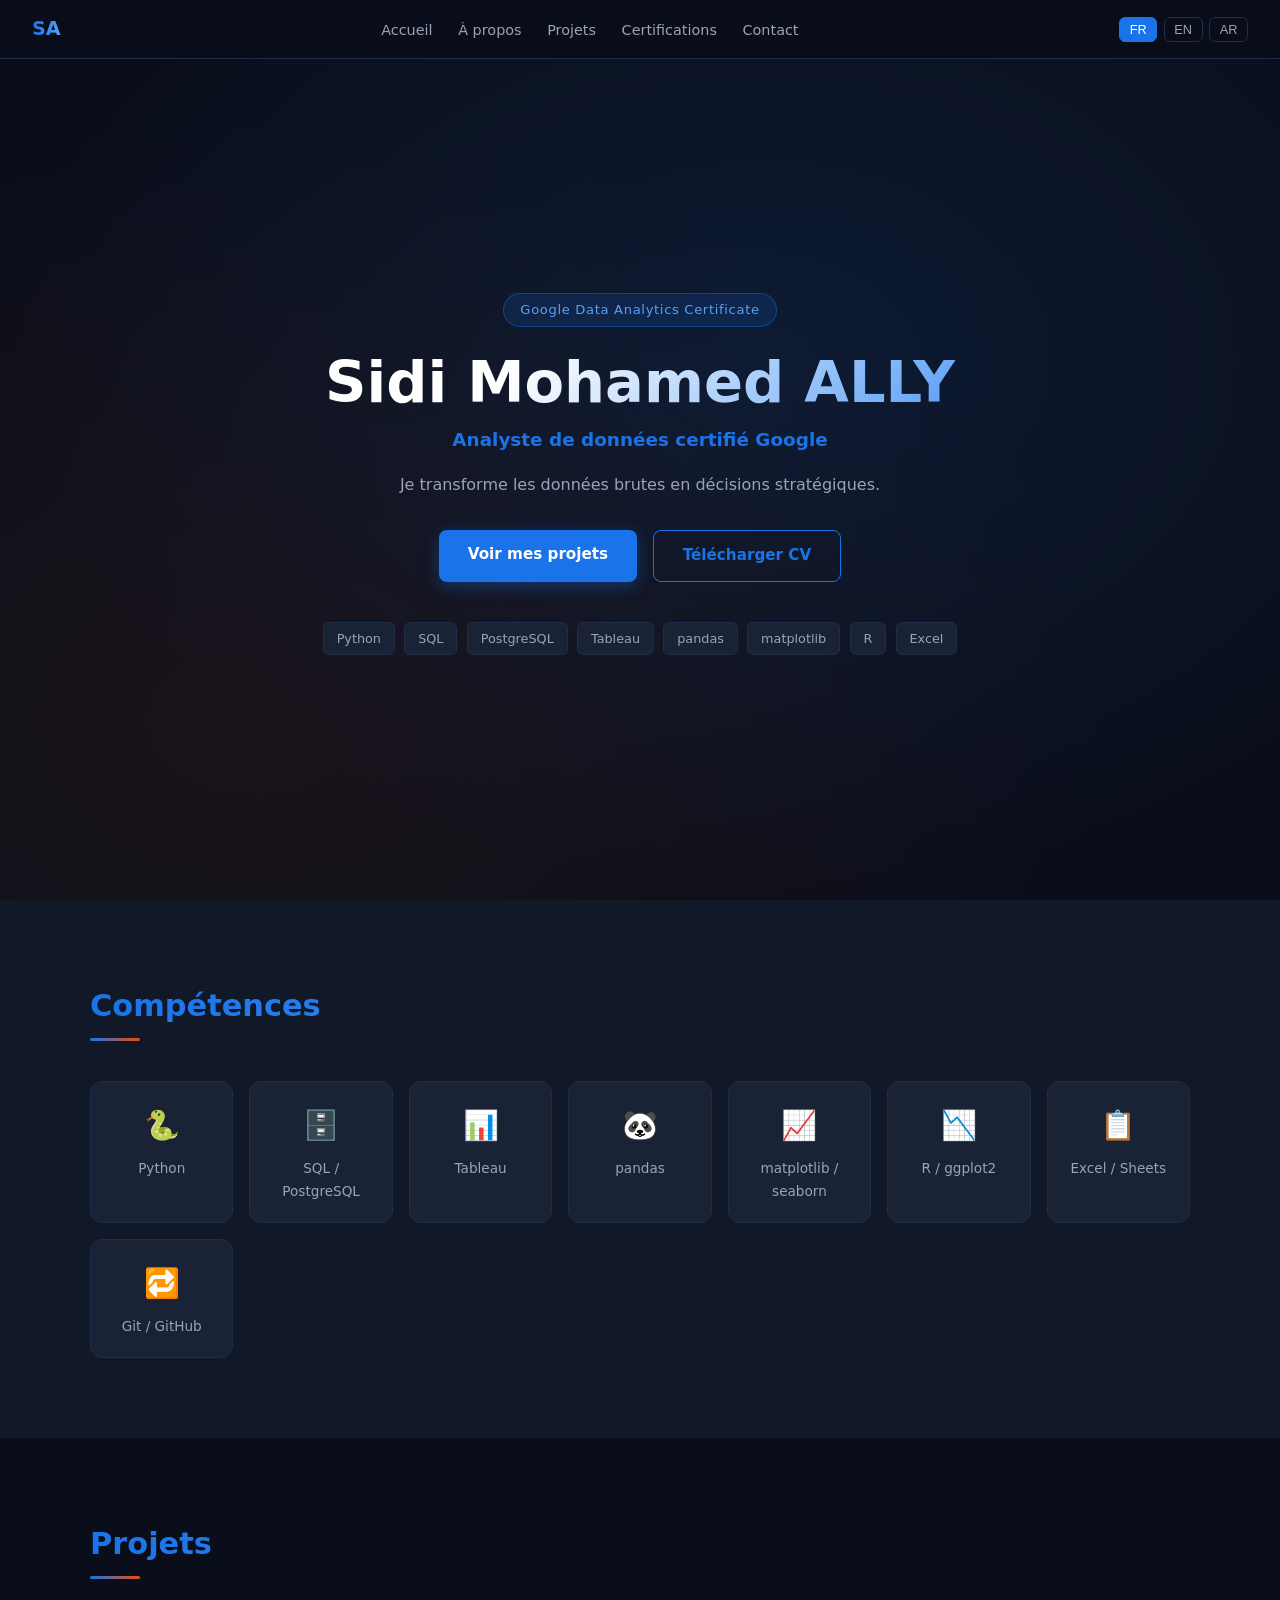
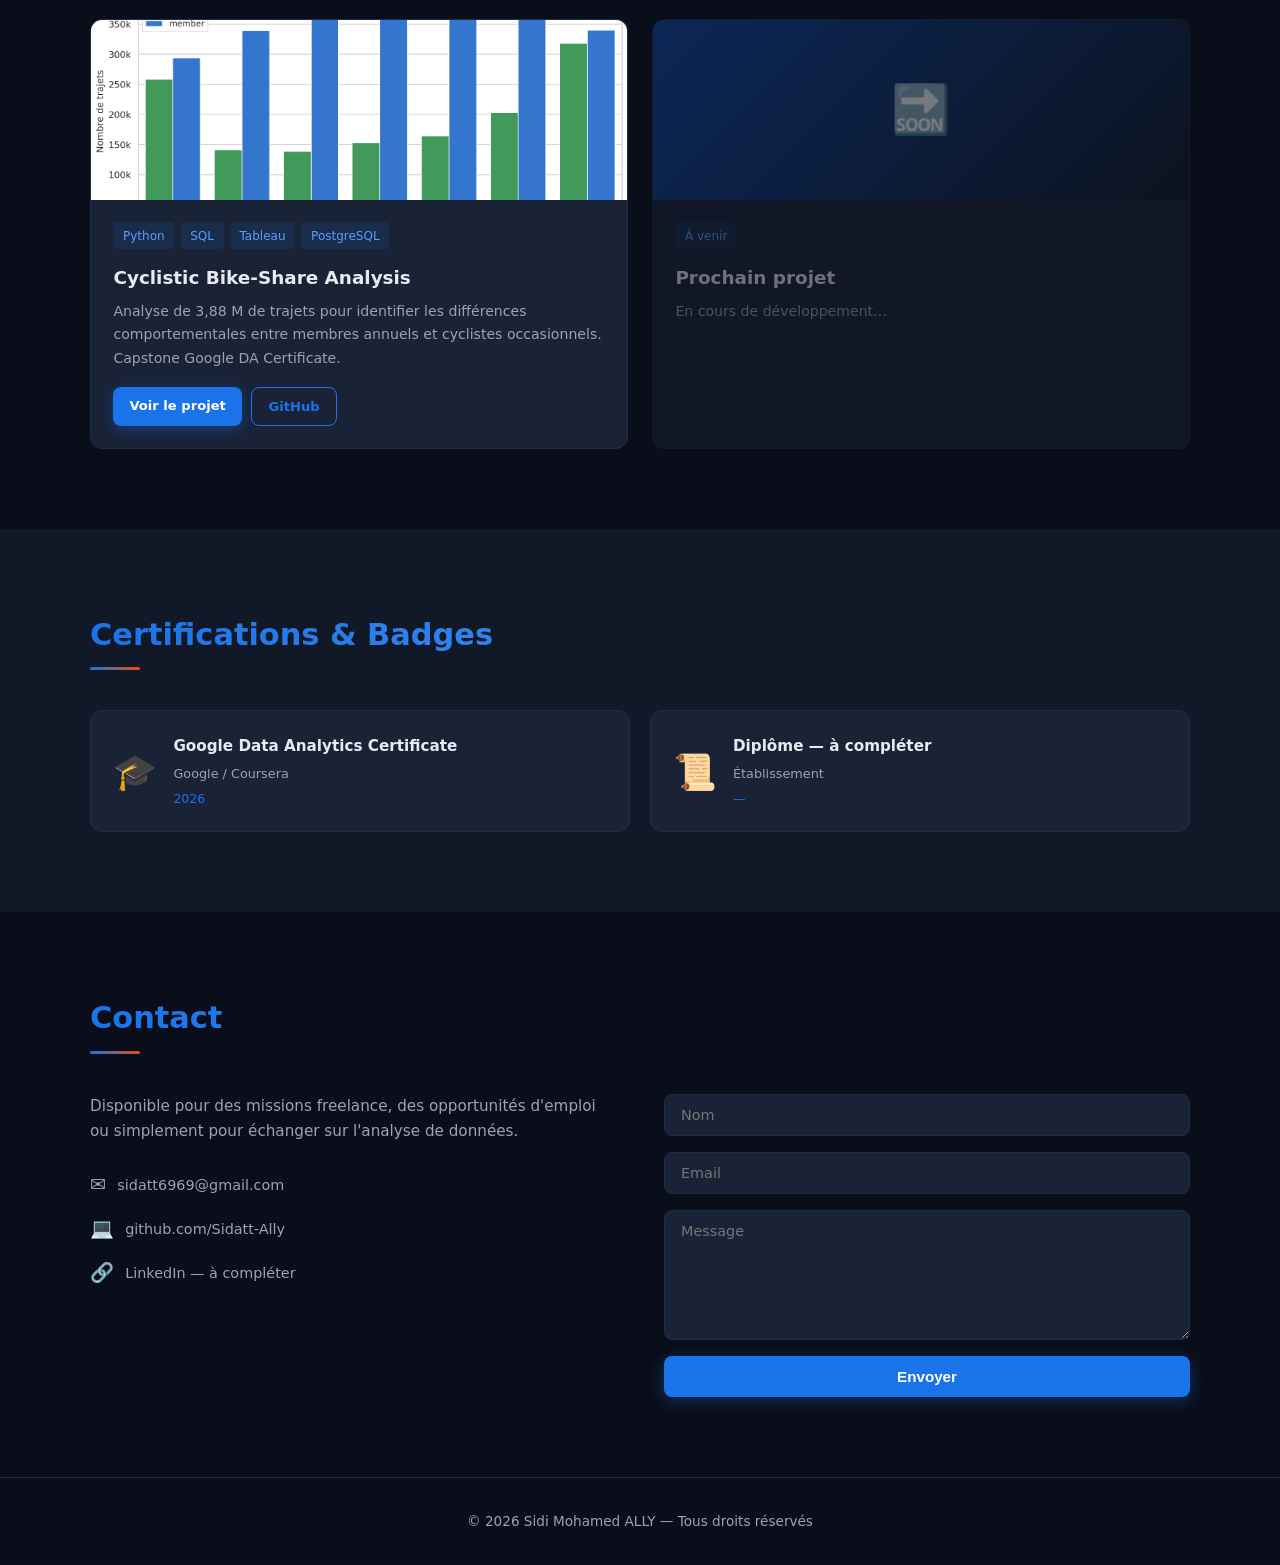
==== index.html @ 9a887f8f "Initial commit — Portfolio Sidi Mohamed ALLY" ====
<!DOCTYPE html>
<html lang="fr" dir="ltr">
<head>
  <meta charset="UTF-8" />
  <meta name="viewport" content="width=device-width, initial-scale=1.0" />
  <meta name="description" content="Portfolio de Sidi Mohamed ALLY — Analyste de données certifié Google. Projets d'analyse de données, SQL, Python, Tableau." />
  <meta name="author" content="Sidi Mohamed ALLY" />
  <title>Sidi Mohamed ALLY — Analyste de données</title>

  <!-- Google Analytics 4 -->
  <script async src="https://www.googletagmanager.com/gtag/js?id=G-Y2SXZRDL3L"></script>
  <script>
    window.dataLayer = window.dataLayer || [];
    function gtag(){dataLayer.push(arguments);}
    gtag('js', new Date());
    gtag('config', 'G-Y2SXZRDL3L');
  </script>

  <link rel="stylesheet" href="assets/css/style.css" />
</head>
<body>

<!-- ── Navbar ────────────────────────────────────────────────────────────── -->
<nav>
  <div class="nav-logo">SA</div>
  <ul class="nav-links">
    <li><a href="#hero"           data-i18n="nav_home">Accueil</a></li>
    <li><a href="#skills"         data-i18n="nav_about">À propos</a></li>
    <li><a href="#projects"       data-i18n="nav_projects">Projets</a></li>
    <li><a href="#certifications" data-i18n="nav_certs">Certifications</a></li>
    <li><a href="#contact"        data-i18n="nav_contact">Contact</a></li>
  </ul>
  <div class="lang-switcher">
    <button class="lang-btn active" data-lang="fr" onclick="setLang('fr')">FR</button>
    <button class="lang-btn"        data-lang="en" onclick="setLang('en')">EN</button>
    <button class="lang-btn"        data-lang="ar" onclick="setLang('ar')">AR</button>
  </div>
</nav>

<!-- ── Hero ──────────────────────────────────────────────────────────────── -->
<section id="hero">
  <div class="hero-inner">
    <div class="hero-badge">Google Data Analytics Certificate</div>
    <h1 data-i18n="hero_title">Sidi Mohamed ALLY</h1>
    <p class="subtitle" data-i18n="hero_sub">Analyste de données certifié Google</p>
    <p class="tagline"  data-i18n="hero_tagline">Je transforme les données brutes en décisions stratégiques.</p>
    <div class="hero-btns">
      <a href="#projects" class="btn btn-primary" data-i18n="hero_btn1">Voir mes projets</a>
      <a href="#" class="btn btn-outline" data-i18n="hero_btn2">Télécharger CV</a>
    </div>
    <div class="hero-stack">
      <span class="stack-tag">Python</span>
      <span class="stack-tag">SQL</span>
      <span class="stack-tag">PostgreSQL</span>
      <span class="stack-tag">Tableau</span>
      <span class="stack-tag">pandas</span>
      <span class="stack-tag">matplotlib</span>
      <span class="stack-tag">R</span>
      <span class="stack-tag">Excel</span>
    </div>
  </div>
</section>

<!-- ── Skills ────────────────────────────────────────────────────────────── -->
<section id="skills">
  <div class="section-inner">
    <h2 class="section-title fade-in" data-i18n="skills_title">Compétences</h2>
    <div class="section-divider fade-in"></div>
    <div class="skills-grid">
      <div class="skill-card fade-in">
        <div class="skill-icon">🐍</div>
        <div class="skill-name">Python</div>
      </div>
      <div class="skill-card fade-in">
        <div class="skill-icon">🗄️</div>
        <div class="skill-name">SQL / PostgreSQL</div>
      </div>
      <div class="skill-card fade-in">
        <div class="skill-icon">📊</div>
        <div class="skill-name">Tableau</div>
      </div>
      <div class="skill-card fade-in">
        <div class="skill-icon">🐼</div>
        <div class="skill-name">pandas</div>
      </div>
      <div class="skill-card fade-in">
        <div class="skill-icon">📈</div>
        <div class="skill-name">matplotlib / seaborn</div>
      </div>
      <div class="skill-card fade-in">
        <div class="skill-icon">📉</div>
        <div class="skill-name">R / ggplot2</div>
      </div>
      <div class="skill-card fade-in">
        <div class="skill-icon">📋</div>
        <div class="skill-name">Excel / Sheets</div>
      </div>
      <div class="skill-card fade-in">
        <div class="skill-icon">🔁</div>
        <div class="skill-name">Git / GitHub</div>
      </div>
    </div>
  </div>
</section>

<!-- ── Projects ───────────────────────────────────────────────────────────── -->
<section id="projects">
  <div class="section-inner">
    <h2 class="section-title fade-in" data-i18n="projects_title">Projets</h2>
    <div class="section-divider fade-in"></div>
    <div class="projects-grid">

      <!-- Cyclistic -->
      <div class="project-card fade-in">
        <div class="project-img">
          <img src="assets/img/cyclistic_preview.png" alt="Cyclistic Bike-Share"
               onerror="this.parentElement.innerHTML='📊'" />
        </div>
        <div class="project-body">
          <div class="project-tags">
            <span class="project-tag">Python</span>
            <span class="project-tag">SQL</span>
            <span class="project-tag">Tableau</span>
            <span class="project-tag">PostgreSQL</span>
          </div>
          <div class="project-title">Cyclistic Bike-Share Analysis</div>
          <div class="project-desc">
            Analyse de 3,88 M de trajets pour identifier les différences comportementales
            entre membres annuels et cyclistes occasionnels. Capstone Google DA Certificate.
          </div>
          <div class="project-links">
            <a href="projects/cyclistic/index.html" class="btn btn-primary" data-i18n="project_view">Voir le projet</a>
            <a href="https://github.com/Sidatt-Ally/cyclistic-bike-share" target="_blank" class="btn btn-outline" data-i18n="project_github">GitHub</a>
          </div>
        </div>
      </div>

      <!-- Placeholder projet 2 -->
      <div class="project-card fade-in" style="opacity:0.45; pointer-events:none;">
        <div class="project-img">🔜</div>
        <div class="project-body">
          <div class="project-tags"><span class="project-tag">À venir</span></div>
          <div class="project-title">Prochain projet</div>
          <div class="project-desc">En cours de développement…</div>
        </div>
      </div>

    </div>
  </div>
</section>

<!-- ── Certifications ─────────────────────────────────────────────────────── -->
<section id="certifications">
  <div class="section-inner">
    <h2 class="section-title fade-in" data-i18n="certs_title">Certifications & Badges</h2>
    <div class="section-divider fade-in"></div>
    <div class="certs-grid">

      <div class="cert-card fade-in">
        <div class="cert-icon">🎓</div>
        <div>
          <div class="cert-name">Google Data Analytics Certificate</div>
          <div class="cert-issuer">Google / Coursera</div>
          <div class="cert-date">2026</div>
        </div>
      </div>

      <div class="cert-card fade-in">
        <div class="cert-icon">📜</div>
        <div>
          <div class="cert-name">Diplôme — à compléter</div>
          <div class="cert-issuer">Établissement</div>
          <div class="cert-date">—</div>
        </div>
      </div>

    </div>
  </div>
</section>

<!-- ── Contact ────────────────────────────────────────────────────────────── -->
<section id="contact">
  <div class="section-inner">
    <h2 class="section-title fade-in" data-i18n="contact_title">Contact</h2>
    <div class="section-divider fade-in"></div>
    <div class="contact-wrap fade-in">
      <div class="contact-info">
        <p>Disponible pour des missions freelance, des opportunités d'emploi ou simplement pour échanger sur l'analyse de données.</p>
        <div class="contact-links">
          <a href="mailto:sidatt6969@gmail.com" class="contact-link">
            <span class="contact-link-icon">✉️</span> sidatt6969@gmail.com
          </a>
          <a href="https://github.com/Sidatt-Ally" target="_blank" class="contact-link">
            <span class="contact-link-icon">💻</span> github.com/Sidatt-Ally
          </a>
          <a href="https://linkedin.com/in/" target="_blank" class="contact-link">
            <span class="contact-link-icon">🔗</span> LinkedIn — à compléter
          </a>
        </div>
      </div>
      <form id="contact-form">
        <input type="text"  name="name"    required data-i18n-placeholder="contact_name"  placeholder="Nom" />
        <input type="email" name="email"   required data-i18n-placeholder="contact_email" placeholder="Email" />
        <textarea           name="message" required data-i18n-placeholder="contact_msg"   placeholder="Message"></textarea>
        <button type="submit" class="btn btn-primary" data-i18n="contact_send">Envoyer</button>
      </form>
    </div>
  </div>
</section>

<!-- ── Footer ─────────────────────────────────────────────────────────────── -->
<footer>
  <p data-i18n="footer_copy">© 2026 <span>Sidi Mohamed ALLY</span> — Tous droits réservés</p>
</footer>

<script src="assets/js/i18n.js"></script>
<script src="assets/js/main.js"></script>
</body>
</html>
---- assets/css/style.css ----
/* ── Reset & variables ────────────────────────────────────────────────────── */
*, *::before, *::after { box-sizing: border-box; margin: 0; padding: 0; }

:root {
  --bg:        #0A0E1A;
  --bg2:       #111827;
  --card:      #1a2236;
  --blue:      #1A73E8;
  --orange:    #E84D0E;
  --accent:    #0D47A1;
  --text:      #E8EAF0;
  --muted:     #9AA3B8;
  --border:    #1e2d4a;
  --radius:    12px;
  --shadow:    0 4px 24px rgba(26,115,232,0.10);
  --transition:0.25s ease;
}

html { scroll-behavior: smooth; }
body {
  font-family: 'Segoe UI', system-ui, sans-serif;
  background: var(--bg);
  color: var(--text);
  line-height: 1.7;
}

/* RTL support */
[dir="rtl"] body { font-family: 'Segoe UI', 'Arabic Typesetting', sans-serif; }

a { color: var(--blue); text-decoration: none; transition: color var(--transition); }
a:hover { color: #5a9ff5; }

/* ── Scrollbar ────────────────────────────────────────────────────────────── */
::-webkit-scrollbar { width: 6px; }
::-webkit-scrollbar-track { background: var(--bg2); }
::-webkit-scrollbar-thumb { background: var(--blue); border-radius: 3px; }

/* ── Navbar ───────────────────────────────────────────────────────────────── */
nav {
  position: fixed; top: 0; left: 0; right: 0; z-index: 1000;
  display: flex; align-items: center; justify-content: space-between;
  padding: 0.8rem 2rem;
  background: rgba(10,14,26,0.92);
  backdrop-filter: blur(10px);
  border-bottom: 1px solid var(--border);
}
.nav-logo {
  font-size: 1.2rem; font-weight: 700;
  background: linear-gradient(90deg, var(--blue), #5a9ff5);
  -webkit-background-clip: text; -webkit-text-fill-color: transparent;
}
.nav-links { display: flex; gap: 1.6rem; list-style: none; }
.nav-links a { color: var(--muted); font-size: 0.9rem; font-weight: 500; }
.nav-links a:hover { color: var(--text); }

.lang-switcher { display: flex; gap: 0.4rem; }
.lang-btn {
  background: transparent; border: 1px solid var(--border);
  color: var(--muted); padding: 0.25rem 0.6rem;
  border-radius: 6px; cursor: pointer; font-size: 0.8rem;
  transition: all var(--transition);
}
.lang-btn:hover, .lang-btn.active {
  background: var(--blue); border-color: var(--blue); color: #fff;
}

/* ── Hero ─────────────────────────────────────────────────────────────────── */
#hero {
  min-height: 100vh;
  display: flex; align-items: center; justify-content: center;
  text-align: center;
  padding: 7rem 2rem 4rem;
  background: radial-gradient(ellipse at 60% 40%, rgba(26,115,232,0.12) 0%, transparent 70%),
              radial-gradient(ellipse at 20% 80%, rgba(232,77,14,0.07) 0%, transparent 60%),
              var(--bg);
}
.hero-inner { max-width: 760px; }
.hero-badge {
  display: inline-block;
  background: rgba(26,115,232,0.15);
  border: 1px solid rgba(26,115,232,0.4);
  color: #5a9ff5; padding: 0.3rem 1rem;
  border-radius: 50px; font-size: 0.82rem;
  margin-bottom: 1.5rem; letter-spacing: 0.05em;
}
#hero h1 {
  font-size: clamp(2.2rem, 5vw, 3.6rem);
  font-weight: 800; line-height: 1.1;
  background: linear-gradient(135deg, #fff 30%, #5a9ff5 100%);
  -webkit-background-clip: text; -webkit-text-fill-color: transparent;
  margin-bottom: 0.6rem;
}
#hero .subtitle {
  font-size: 1.15rem; color: var(--blue); font-weight: 600;
  margin-bottom: 1rem;
}
#hero .tagline { font-size: 1rem; color: var(--muted); margin-bottom: 2rem; }

.hero-btns { display: flex; gap: 1rem; justify-content: center; flex-wrap: wrap; }
.btn {
  padding: 0.75rem 1.8rem; border-radius: 8px;
  font-size: 0.95rem; font-weight: 600; cursor: pointer;
  transition: all var(--transition); border: none;
}
.btn-primary {
  background: var(--blue); color: #fff;
  box-shadow: 0 4px 16px rgba(26,115,232,0.35);
}
.btn-primary:hover { background: #1565c0; transform: translateY(-2px); color: #fff; }
.btn-outline {
  background: transparent;
  border: 1.5px solid var(--blue); color: var(--blue);
}
.btn-outline:hover { background: rgba(26,115,232,0.1); transform: translateY(-2px); }

.hero-stack {
  display: flex; gap: 0.6rem; justify-content: center;
  flex-wrap: wrap; margin-top: 2.5rem;
}
.stack-tag {
  background: var(--card); border: 1px solid var(--border);
  color: var(--muted); padding: 0.3rem 0.8rem;
  border-radius: 6px; font-size: 0.8rem;
}

/* ── Sections communes ────────────────────────────────────────────────────── */
section { padding: 5rem 2rem; }
.section-inner { max-width: 1100px; margin: 0 auto; }
.section-title {
  font-size: 1.9rem; font-weight: 700; margin-bottom: 0.4rem;
  background: linear-gradient(90deg, var(--blue), #5a9ff5);
  -webkit-background-clip: text; -webkit-text-fill-color: transparent;
}
.section-divider {
  width: 50px; height: 3px;
  background: linear-gradient(90deg, var(--blue), var(--orange));
  border-radius: 2px; margin-bottom: 2.5rem;
}

/* ── Skills ───────────────────────────────────────────────────────────────── */
#skills { background: var(--bg2); }
.skills-grid {
  display: grid;
  grid-template-columns: repeat(auto-fit, minmax(140px, 1fr));
  gap: 1rem;
}
.skill-card {
  background: var(--card); border: 1px solid var(--border);
  border-radius: var(--radius); padding: 1.2rem 1rem;
  text-align: center; transition: all var(--transition);
}
.skill-card:hover {
  border-color: var(--blue);
  box-shadow: 0 0 16px rgba(26,115,232,0.2);
  transform: translateY(-3px);
}
.skill-icon { font-size: 1.8rem; margin-bottom: 0.4rem; }
.skill-name { font-size: 0.85rem; color: var(--muted); font-weight: 500; }

/* ── Projects ─────────────────────────────────────────────────────────────── */
.projects-grid {
  display: grid;
  grid-template-columns: repeat(auto-fit, minmax(320px, 1fr));
  gap: 1.5rem;
}
.project-card {
  background: var(--card); border: 1px solid var(--border);
  border-radius: var(--radius); overflow: hidden;
  transition: all var(--transition);
  display: flex; flex-direction: column;
}
.project-card:hover {
  border-color: var(--blue);
  box-shadow: 0 8px 32px rgba(26,115,232,0.2);
  transform: translateY(-4px);
}
.project-img {
  width: 100%; height: 180px; object-fit: cover;
  background: linear-gradient(135deg, var(--accent), var(--bg2));
  display: flex; align-items: center; justify-content: center;
  font-size: 3rem;
}
.project-img img { width: 100%; height: 100%; object-fit: cover; }
.project-body { padding: 1.4rem; flex: 1; display: flex; flex-direction: column; }
.project-tags { display: flex; gap: 0.4rem; flex-wrap: wrap; margin-bottom: 0.8rem; }
.project-tag {
  background: rgba(26,115,232,0.12); color: #5a9ff5;
  padding: 0.2rem 0.6rem; border-radius: 4px; font-size: 0.75rem;
}
.project-title { font-size: 1.15rem; font-weight: 700; margin-bottom: 0.4rem; }
.project-desc { color: var(--muted); font-size: 0.88rem; flex: 1; margin-bottom: 1rem; }
.project-links { display: flex; gap: 0.6rem; flex-wrap: wrap; }
.project-links .btn { padding: 0.45rem 1rem; font-size: 0.82rem; }

/* ── Certifications ───────────────────────────────────────────────────────── */
#certifications { background: var(--bg2); }
.certs-grid {
  display: grid;
  grid-template-columns: repeat(auto-fit, minmax(260px, 1fr));
  gap: 1.2rem;
}
.cert-card {
  background: var(--card); border: 1px solid var(--border);
  border-radius: var(--radius); padding: 1.4rem;
  display: flex; align-items: center; gap: 1rem;
  transition: all var(--transition);
}
.cert-card:hover {
  border-color: var(--orange);
  box-shadow: 0 4px 20px rgba(232,77,14,0.15);
  transform: translateY(-2px);
}
.cert-icon { font-size: 2.2rem; flex-shrink: 0; }
.cert-name { font-weight: 600; font-size: 0.95rem; margin-bottom: 0.2rem; }
.cert-issuer { color: var(--muted); font-size: 0.8rem; }
.cert-date { color: var(--blue); font-size: 0.78rem; margin-top: 0.2rem; }

/* ── Contact ──────────────────────────────────────────────────────────────── */
.contact-wrap {
  display: grid; grid-template-columns: 1fr 1fr; gap: 3rem;
  align-items: start;
}
.contact-info p { color: var(--muted); margin-bottom: 1.5rem; font-size: 0.95rem; }
.contact-links { display: flex; flex-direction: column; gap: 0.7rem; }
.contact-link {
  display: flex; align-items: center; gap: 0.7rem;
  color: var(--muted); font-size: 0.9rem; transition: color var(--transition);
}
.contact-link:hover { color: var(--blue); }
.contact-link-icon { font-size: 1.2rem; }

form { display: flex; flex-direction: column; gap: 1rem; }
form input, form textarea {
  background: var(--card); border: 1px solid var(--border);
  color: var(--text); border-radius: 8px;
  padding: 0.75rem 1rem; font-size: 0.9rem;
  transition: border-color var(--transition);
  font-family: inherit;
}
form input:focus, form textarea:focus {
  outline: none; border-color: var(--blue);
}
form textarea { resize: vertical; min-height: 130px; }

/* ── Footer ───────────────────────────────────────────────────────────────── */
footer {
  text-align: center; padding: 2rem;
  border-top: 1px solid var(--border);
  color: var(--muted); font-size: 0.85rem;
}
footer span { color: var(--blue); }

/* ── Animations ───────────────────────────────────────────────────────────── */
.fade-in {
  opacity: 0; transform: translateY(24px);
  transition: opacity 0.6s ease, transform 0.6s ease;
}
.fade-in.visible { opacity: 1; transform: none; }

/* ── Responsive ───────────────────────────────────────────────────────────── */
@media (max-width: 768px) {
  .nav-links { display: none; }
  .contact-wrap { grid-template-columns: 1fr; }
  #hero h1 { font-size: 2rem; }
}
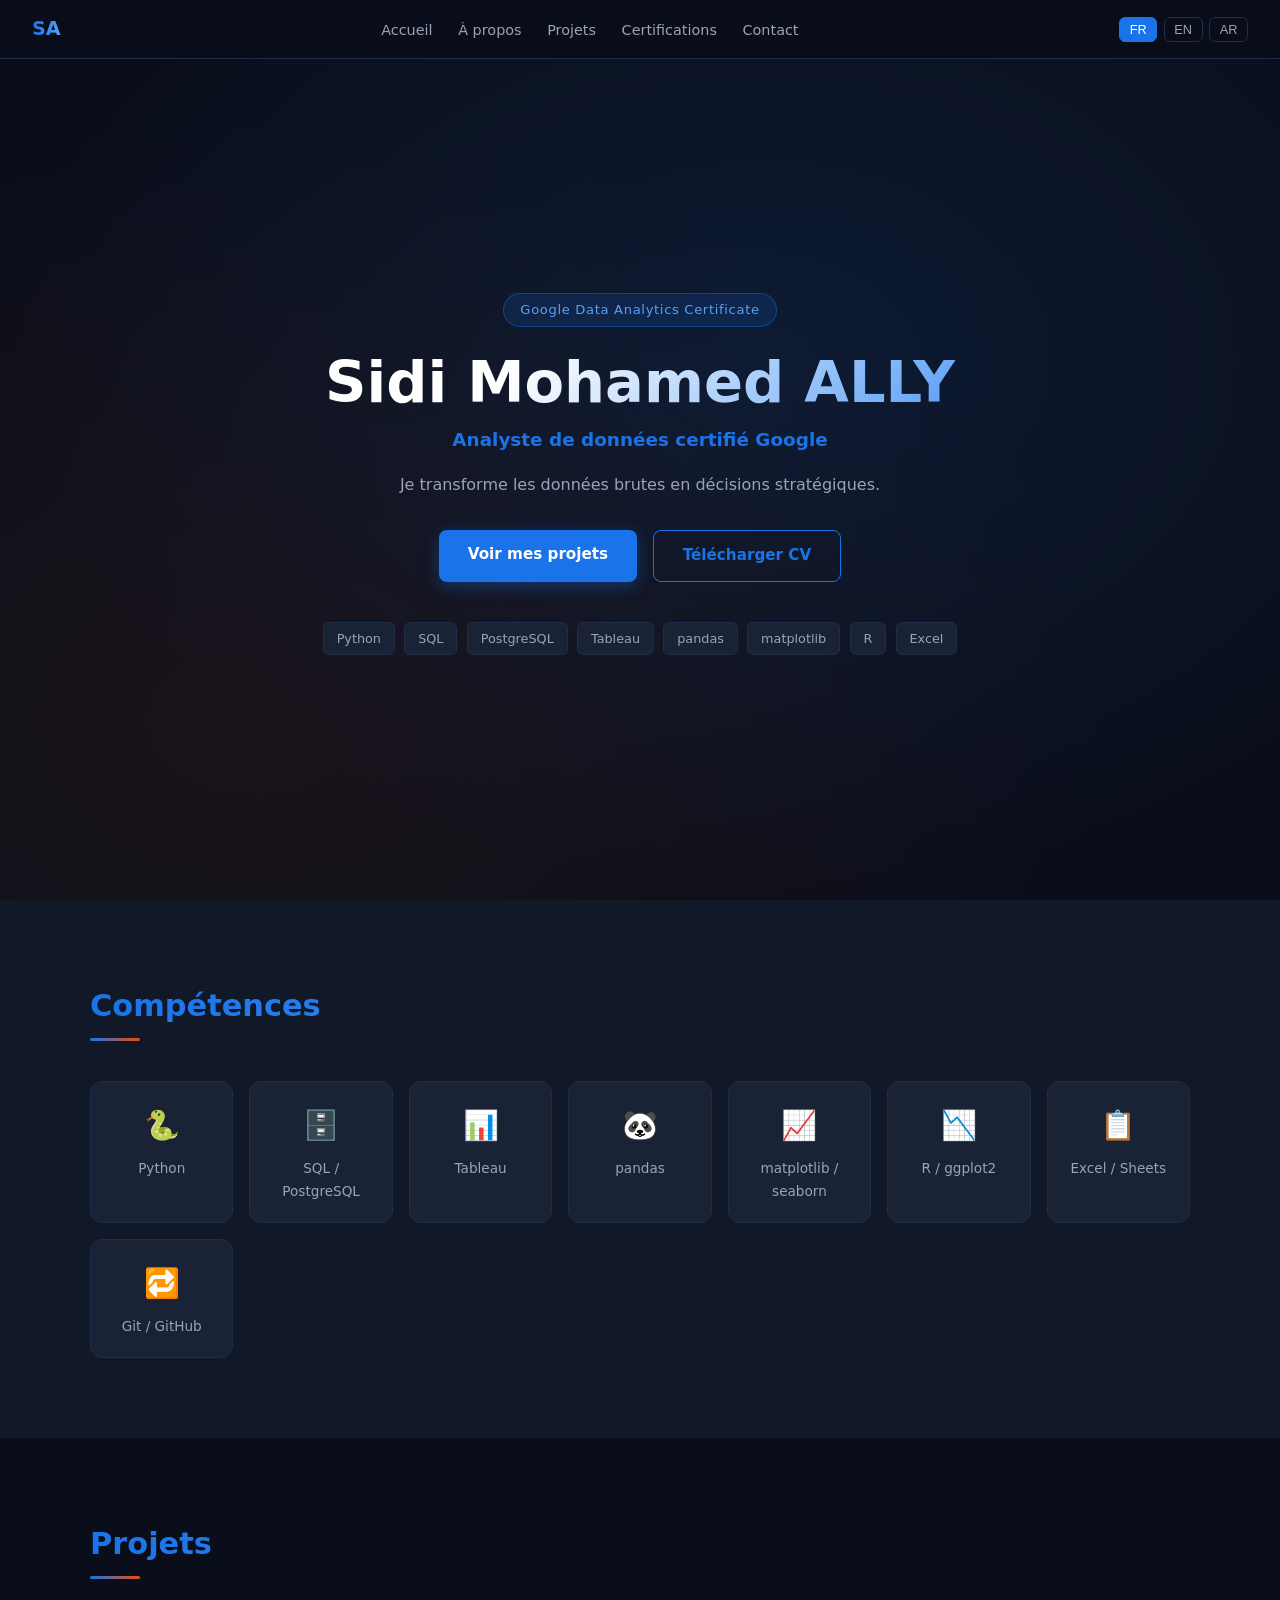
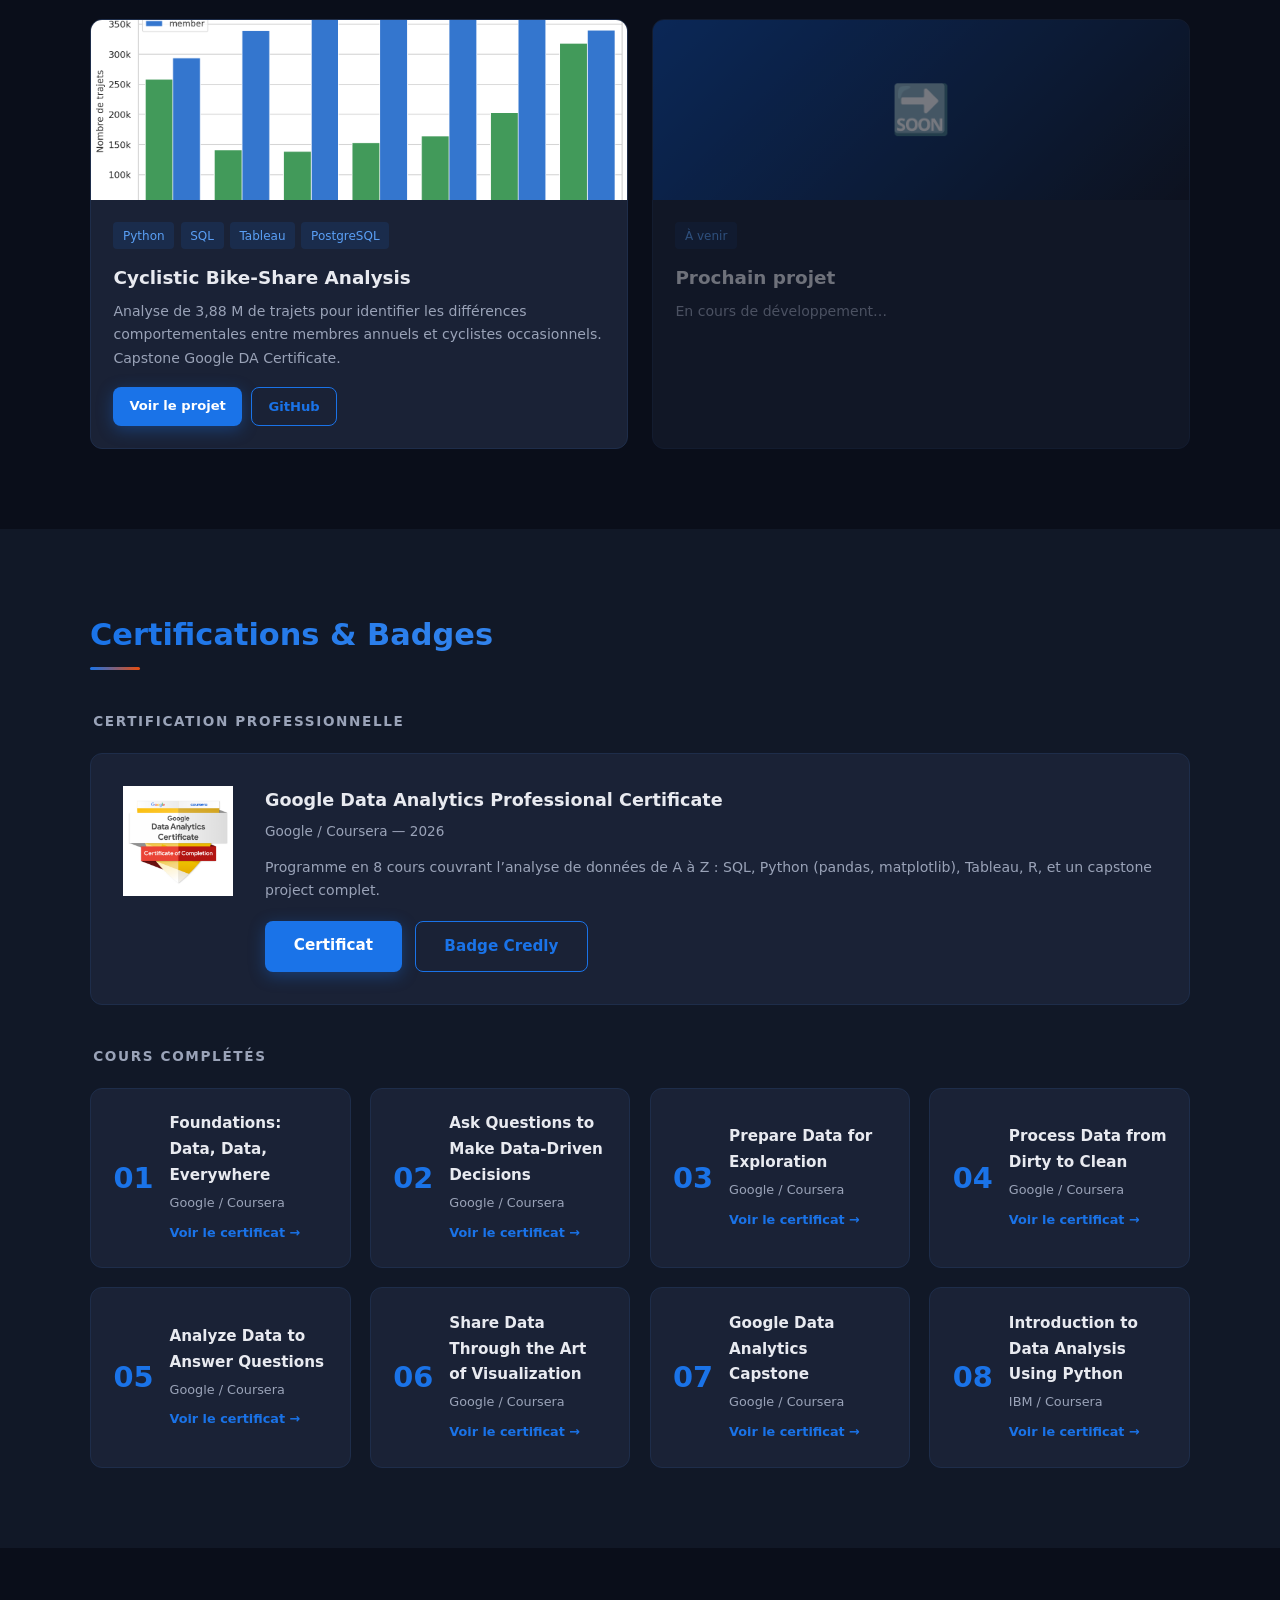
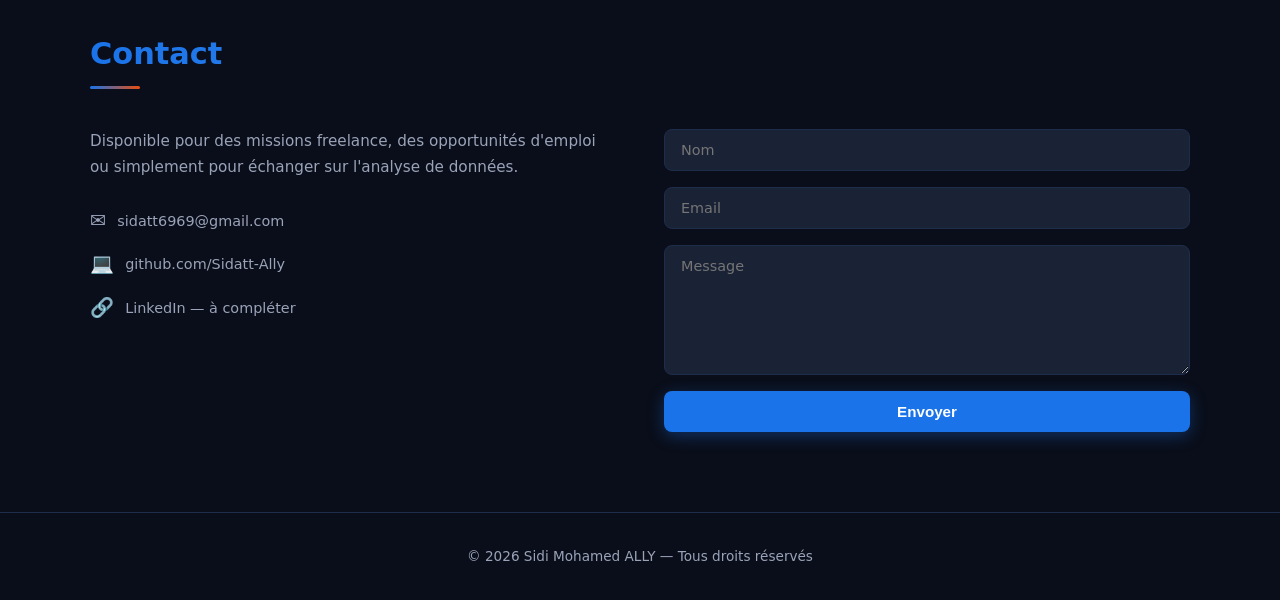
==== commit dc11bc03: "feat: add certifications section with pro cert + 8 course badges" ====
--- a/index.html
+++ b/index.html
@@ -152,25 +152,100 @@
 <!-- ── Certifications ─────────────────────────────────────────────────────── -->
 <section id="certifications">
   <div class="section-inner">
-    <h2 class="section-title fade-in" data-i18n="certs_title">Certifications & Badges</h2>
-    <div class="section-divider fade-in"></div>
+    <h2 class="section-title fade-in" data-i18n="certs_title">Certifications &amp; Badges</h2>
+    <div class="section-divider fade-in"></div>
+
+    <!-- Certification Professionnelle -->
+    <h3 class="cert-category-title fade-in">Certification Professionnelle</h3>
+    <div class="cert-pro-card fade-in">
+      <img src="assets/img/badge_google_da.png" alt="Badge Google Data Analytics" class="cert-badge-img" />
+      <div class="cert-pro-info">
+        <div class="cert-pro-name">Google Data Analytics Professional Certificate</div>
+        <div class="cert-pro-issuer">Google / Coursera &mdash; 2026</div>
+        <p class="cert-pro-desc">
+          Programme en 8 cours couvrant l&rsquo;analyse de donn&eacute;es de A &agrave; Z&nbsp;:
+          SQL, Python (pandas, matplotlib), Tableau, R, et un capstone project complet.
+        </p>
+        <div class="cert-pro-btns">
+          <a href="assets/certs/Google Data Analytics.pdf" target="_blank" class="btn btn-primary">Certificat</a>
+          <a href="assets/certs/GoogleDataAnalyticsProfessionalCertificatev.3_Badge20260613-29-ehi9dq.pdf" target="_blank" class="btn btn-outline">Badge Credly</a>
+        </div>
+      </div>
+    </div>
+
+    <!-- Cours individuels -->
+    <h3 class="cert-category-title fade-in" style="margin-top:2.5rem;">Cours compl&eacute;t&eacute;s</h3>
     <div class="certs-grid">
 
       <div class="cert-card fade-in">
-        <div class="cert-icon">🎓</div>
-        <div>
-          <div class="cert-name">Google Data Analytics Certificate</div>
-          <div class="cert-issuer">Google / Coursera</div>
-          <div class="cert-date">2026</div>
-        </div>
-      </div>
-
-      <div class="cert-card fade-in">
-        <div class="cert-icon">📜</div>
-        <div>
-          <div class="cert-name">Diplôme — à compléter</div>
-          <div class="cert-issuer">Établissement</div>
-          <div class="cert-date">—</div>
+        <div class="cert-num">01</div>
+        <div>
+          <div class="cert-name">Foundations: Data, Data, Everywhere</div>
+          <div class="cert-issuer">Google / Coursera</div>
+          <a href="assets/certs/Foundations Data_Data_Everywhere.pdf" target="_blank" class="cert-link">Voir le certificat &rarr;</a>
+        </div>
+      </div>
+
+      <div class="cert-card fade-in">
+        <div class="cert-num">02</div>
+        <div>
+          <div class="cert-name">Ask Questions to Make Data-Driven Decisions</div>
+          <div class="cert-issuer">Google / Coursera</div>
+          <a href="assets/certs/Ask Questions to Make Data-Driven Decisions.pdf" target="_blank" class="cert-link">Voir le certificat &rarr;</a>
+        </div>
+      </div>
+
+      <div class="cert-card fade-in">
+        <div class="cert-num">03</div>
+        <div>
+          <div class="cert-name">Prepare Data for Exploration</div>
+          <div class="cert-issuer">Google / Coursera</div>
+          <a href="assets/certs/Prepare Data for Exploration.pdf" target="_blank" class="cert-link">Voir le certificat &rarr;</a>
+        </div>
+      </div>
+
+      <div class="cert-card fade-in">
+        <div class="cert-num">04</div>
+        <div>
+          <div class="cert-name">Process Data from Dirty to Clean</div>
+          <div class="cert-issuer">Google / Coursera</div>
+          <a href="assets/certs/Process Data from Dirty to Clean.pdf" target="_blank" class="cert-link">Voir le certificat &rarr;</a>
+        </div>
+      </div>
+
+      <div class="cert-card fade-in">
+        <div class="cert-num">05</div>
+        <div>
+          <div class="cert-name">Analyze Data to Answer Questions</div>
+          <div class="cert-issuer">Google / Coursera</div>
+          <a href="assets/certs/Analyze Data to Answer Questions.pdf" target="_blank" class="cert-link">Voir le certificat &rarr;</a>
+        </div>
+      </div>
+
+      <div class="cert-card fade-in">
+        <div class="cert-num">06</div>
+        <div>
+          <div class="cert-name">Share Data Through the Art of Visualization</div>
+          <div class="cert-issuer">Google / Coursera</div>
+          <a href="assets/certs/Share Data Through the Art of Visualization.pdf" target="_blank" class="cert-link">Voir le certificat &rarr;</a>
+        </div>
+      </div>
+
+      <div class="cert-card fade-in">
+        <div class="cert-num">07</div>
+        <div>
+          <div class="cert-name">Google Data Analytics Capstone</div>
+          <div class="cert-issuer">Google / Coursera</div>
+          <a href="assets/certs/Google Data Analytics Capstone Complete a Case.pdf" target="_blank" class="cert-link">Voir le certificat &rarr;</a>
+        </div>
+      </div>
+
+      <div class="cert-card fade-in">
+        <div class="cert-num">08</div>
+        <div>
+          <div class="cert-name">Introduction to Data Analysis Using Python</div>
+          <div class="cert-issuer">IBM / Coursera</div>
+          <a href="assets/certs/Introduction to Data Analysis Using Python.pdf" target="_blank" class="cert-link">Voir le certificat &rarr;</a>
         </div>
       </div>
 
--- a/assets/css/style.css
+++ b/assets/css/style.css
@@ -214,6 +214,48 @@
 .cert-name { font-weight: 600; font-size: 0.95rem; margin-bottom: 0.2rem; }
 .cert-issuer { color: var(--muted); font-size: 0.8rem; }
 .cert-date { color: var(--blue); font-size: 0.78rem; margin-top: 0.2rem; }
+.cert-num {
+  font-size: 1.8rem; font-weight: 800; color: var(--blue);
+  line-height: 1; flex-shrink: 0; min-width: 2.4rem;
+}
+.cert-link {
+  display: inline-block; margin-top: 0.5rem;
+  color: var(--blue); font-size: 0.8rem; font-weight: 600;
+  text-decoration: none; transition: color 0.2s;
+}
+.cert-link:hover { color: var(--orange); }
+
+/* Category heading */
+.cert-category-title {
+  font-size: 0.85rem; font-weight: 700; text-transform: uppercase;
+  letter-spacing: 0.12em; color: var(--muted);
+  margin-bottom: 1.2rem; padding-left: 0.2rem;
+}
+
+/* Professional cert card */
+.cert-pro-card {
+  display: flex; gap: 2rem; align-items: flex-start;
+  background: var(--card); border: 1px solid var(--border);
+  border-radius: var(--radius); padding: 2rem;
+  margin-bottom: 1rem;
+  transition: all var(--transition);
+}
+.cert-pro-card:hover {
+  border-color: var(--blue);
+  box-shadow: 0 4px 24px rgba(26,115,232,0.15);
+}
+.cert-badge-img {
+  width: 110px; height: 110px; object-fit: contain; flex-shrink: 0;
+}
+.cert-pro-info { flex: 1; }
+.cert-pro-name { font-size: 1.1rem; font-weight: 700; margin-bottom: 0.3rem; }
+.cert-pro-issuer { color: var(--muted); font-size: 0.85rem; margin-bottom: 0.8rem; }
+.cert-pro-desc { color: var(--muted); font-size: 0.88rem; margin-bottom: 1.2rem; line-height: 1.6; }
+.cert-pro-btns { display: flex; gap: 0.8rem; flex-wrap: wrap; }
+@media (max-width: 600px) {
+  .cert-pro-card { flex-direction: column; align-items: center; text-align: center; }
+  .cert-pro-btns { justify-content: center; }
+}
 
 /* ── Contact ──────────────────────────────────────────────────────────────── */
 .contact-wrap {
